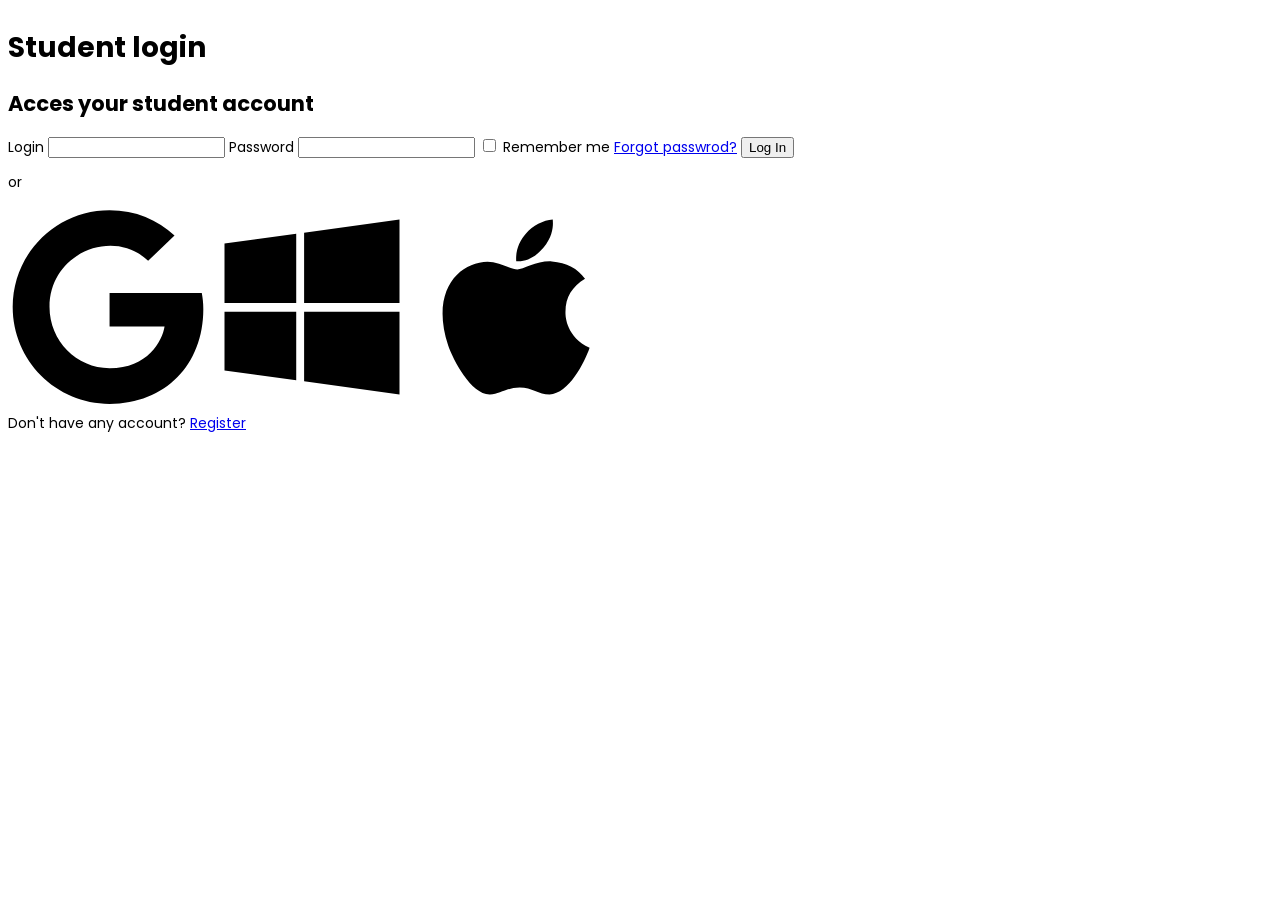
==== login.html @ ab1437cc "forms" ====
<!DOCTYPE html>
<html lang="RU-ru">
<head>
    <meta charset="UTF-8">
    <meta name="viewport" content="width=device-width, initial-scale=1.0">
    <link rel="stylesheet" href="reset.css">
    <link rel="stylesheet" href="styles.css">
    <link rel="preconnect" href="https://fonts.googleapis.com">
    <link rel="preconnect" href="https://fonts.gstatic.com" crossorigin>
    <link href="https://fonts.googleapis.com/css2?family=Poppins:ital,wght@0,100;0,200;0,300;0,400;0,500;0,600;0,700;0,800;0,900;1,100;1,200;1,300;1,400;1,500;1,600;1,700;1,800;1,900&display=swap" rel="stylesheet">
    <title>Document</title>
</head>
<body>
    <main>
        <header>
            <h1>Student login</h1>
            <h2>Acces your student account</h2>
        </header>
        <section>
            <form action="/api/login" method="get">
                <label for="text">Login</label>
                <input type="text">
                <label for="password">Password</label>
                <input type="password">
                <input type="checkbox">
                <label for="checkbox">Remember me</label>
                <a href="#">Forgot passwrod?</a>
                <button type="submit">Log In</button>
            </form>
        </section>
        <p>or</p>
        <section>
            <div>
                <svg stroke="currentColor" fill="currentColor" stroke-width="0" viewBox="0 0 488 512" height="200px" width="200px" xmlns="http://www.w3.org/2000/svg"><path d="M488 261.8C488 403.3 391.1 504 248 504 110.8 504 0 393.2 0 256S110.8 8 248 8c66.8 0 123 24.5 166.3 64.9l-67.5 64.9C258.5 52.6 94.3 116.6 94.3 256c0 86.5 69.1 156.6 153.7 156.6 98.2 0 135-70.4 140.8-106.9H248v-85.3h236.1c2.3 12.7 3.9 24.9 3.9 41.4z"></path></svg>
                <svg stroke="currentColor" fill="currentColor" stroke-width="0" viewBox="0 0 448 512" height="200px" width="200px" xmlns="http://www.w3.org/2000/svg"><path d="M0 93.7l183.6-25.3v177.4H0V93.7zm0 324.6l183.6 25.3V268.4H0v149.9zm203.8 28L448 480V268.4H203.8v177.9zm0-380.6v180.1H448V32L203.8 65.7z"></path></svg>
                <svg stroke="currentColor" fill="currentColor" stroke-width="0" viewBox="0 0 384 512" height="200px" width="200px" xmlns="http://www.w3.org/2000/svg"><path d="M318.7 268.7c-.2-36.7 16.4-64.4 50-84.8-18.8-26.9-47.2-41.7-84.7-44.6-35.5-2.8-74.3 20.7-88.5 20.7-15 0-49.4-19.7-76.4-19.7C63.3 141.2 4 184.8 4 273.5q0 39.3 14.4 81.2c12.8 36.7 59 126.7 107.2 125.2 25.2-.6 43-17.9 75.8-17.9 31.8 0 48.3 17.9 76.4 17.9 48.6-.7 90.4-82.5 102.6-119.3-65.2-30.7-61.7-90-61.7-91.9zm-56.6-164.2c27.3-32.4 24.8-61.9 24-72.5-24.1 1.4-52 16.4-67.9 34.9-17.5 19.8-27.8 44.3-25.6 71.9 26.1 2 49.9-11.4 69.5-34.3z"></path></svg>
            </div>
            <a>Don't have any account?</a>
            <a href="registration.html">Register</a>
        </section>
    </main>
</body>
</html>
---- styles.css ----
body{
    font-family: Poppins, Arial, sans-serif;
    font-size: 14px;
    justify-content: center;
    align-items: center;
}

main{
    display: flex;
    flex-direction: column;
    
}
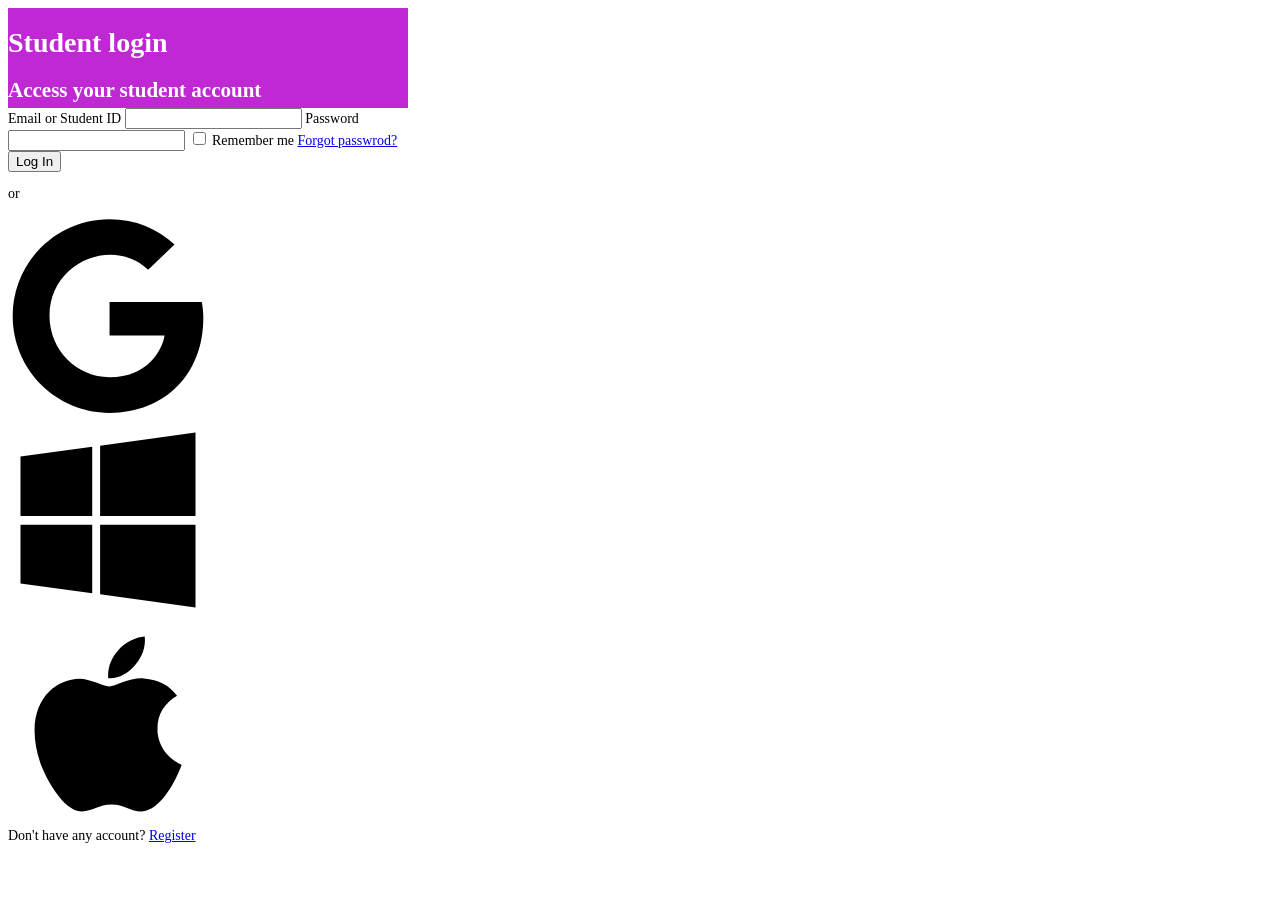
==== commit 2633d2b4: "forms" ====
--- a/login.html
+++ b/login.html
@@ -14,11 +14,11 @@
     <main>
         <header>
             <h1>Student login</h1>
-            <h2>Acces your student account</h2>
+            <h2>Access your student account</h2>
         </header>
         <section>
             <form action="/api/login" method="get">
-                <label for="text">Login</label>
+                <label for="text">Email or Student ID</label>
                 <input type="text">
                 <label for="password">Password</label>
                 <input type="password">
--- a/styles.css
+++ b/styles.css
@@ -1,12 +1,29 @@
 body{
-    font-family: Poppins, Arial, sans-serif;
+    font-family: 'Times New Roman', Arial, sans-serif;
     font-size: 14px;
     justify-content: center;
     align-items: center;
 }
 
 main{
-    display: flex;
-    flex-direction: column;
-    
+    width: 400px;
+    height: 40px;
+    background-color: rgba(221, 72, 164, 0);
+    border-radius: 40px;
+}
+
+header {
+    position: relative;
+    margin: 0 auto;
+    width: 100%;
+    height: 100px;
+    color: #fff;
+    background: #c028d4;
+    z-index: 100;
+    justify-items: center;
+    align-content: center;
+}
+
+section {
+    ;
 }
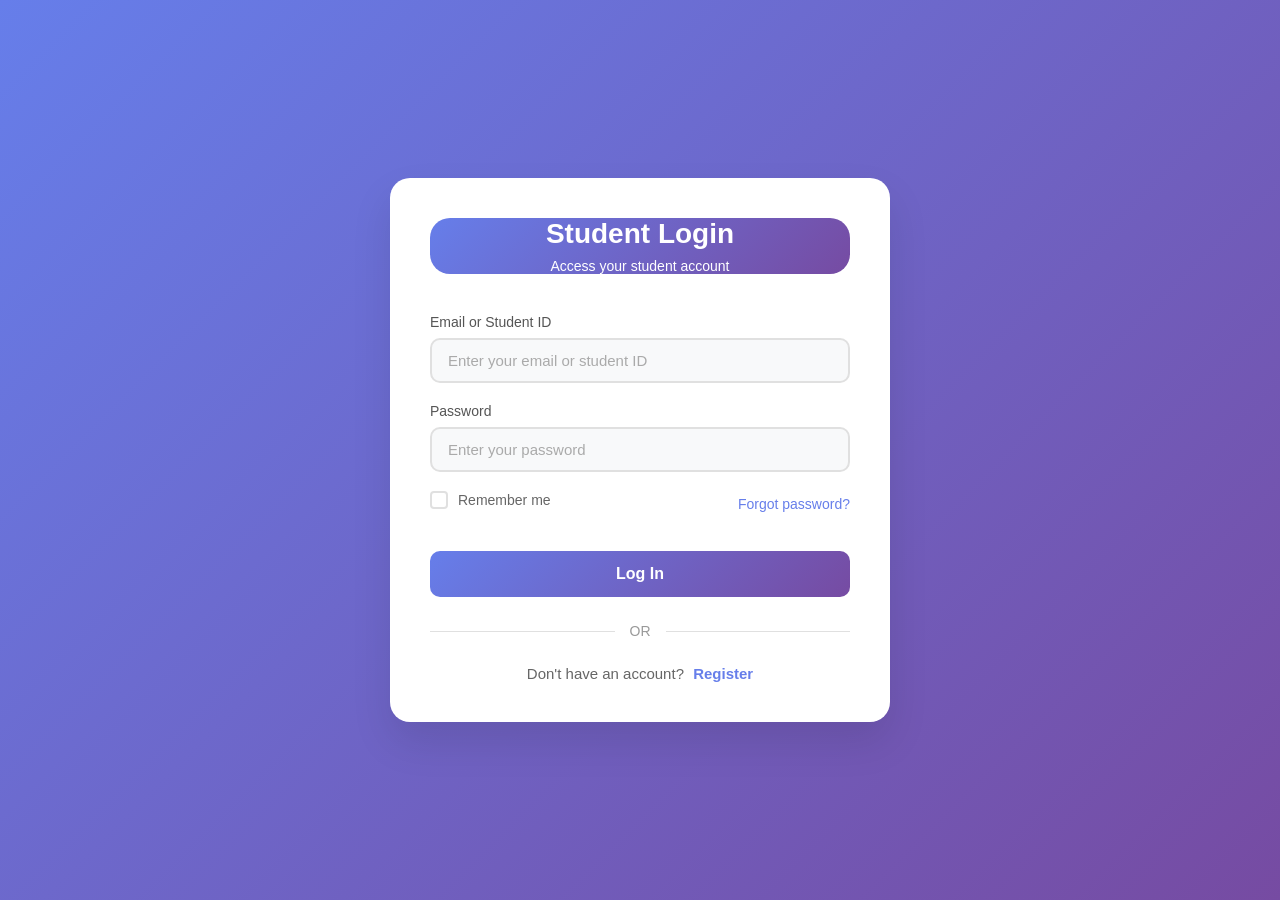
==== commit 0ed56355: "forms" ====
--- a/login.html
+++ b/login.html
@@ -1,43 +1,50 @@
 <!DOCTYPE html>
-<html lang="RU-ru">
+<html lang="ru">
 <head>
     <meta charset="UTF-8">
     <meta name="viewport" content="width=device-width, initial-scale=1.0">
-    <link rel="stylesheet" href="reset.css">
+    <title>Вход в систему - Student Portal</title>
     <link rel="stylesheet" href="styles.css">
-    <link rel="preconnect" href="https://fonts.googleapis.com">
-    <link rel="preconnect" href="https://fonts.gstatic.com" crossorigin>
-    <link href="https://fonts.googleapis.com/css2?family=Poppins:ital,wght@0,100;0,200;0,300;0,400;0,500;0,600;0,700;0,800;0,900;1,100;1,200;1,300;1,400;1,500;1,600;1,700;1,800;1,900&display=swap" rel="stylesheet">
-    <title>Document</title>
 </head>
 <body>
-    <main>
-        <header>
-            <h1>Student login</h1>
-            <h2>Access your student account</h2>
-        </header>
-        <section>
-            <form action="/api/login" method="get">
-                <label for="text">Email or Student ID</label>
-                <input type="text">
-                <label for="password">Password</label>
-                <input type="password">
-                <input type="checkbox">
-                <label for="checkbox">Remember me</label>
-                <a href="#">Forgot passwrod?</a>
-                <button type="submit">Log In</button>
+    <div class="container">
+        <div class="login-card">
+            <div class="header">
+                <h1>Student Login</h1>
+                <p class="subtitle">Access your student account</p>
+            </div>
+            
+            <form class="login-form">
+                <div class="form-group">
+                    <label for="email">Email or Student ID</label>
+                    <input type="text" id="email" name="email" placeholder="Enter your email or student ID" required>
+                </div>
+                
+                <div class="form-group">
+                    <label for="password">Password</label>
+                    <input type="password" id="password" name="password" placeholder="Enter your password" required>
+                </div>
+                
+                <div class="form-options">
+                    <label class="checkbox-container">
+                        <input type="checkbox" name="remember">
+                        <span class="checkmark"></span>
+                        Remember me
+                    </label>
+                    <a href="#" class="forgot-link">Forgot password?</a>
+                </div>
+                
+                <button type="submit" class="login-btn">Log In</button>
             </form>
-        </section>
-        <p>or</p>
-        <section>
-            <div>
-                <svg stroke="currentColor" fill="currentColor" stroke-width="0" viewBox="0 0 488 512" height="200px" width="200px" xmlns="http://www.w3.org/2000/svg"><path d="M488 261.8C488 403.3 391.1 504 248 504 110.8 504 0 393.2 0 256S110.8 8 248 8c66.8 0 123 24.5 166.3 64.9l-67.5 64.9C258.5 52.6 94.3 116.6 94.3 256c0 86.5 69.1 156.6 153.7 156.6 98.2 0 135-70.4 140.8-106.9H248v-85.3h236.1c2.3 12.7 3.9 24.9 3.9 41.4z"></path></svg>
-                <svg stroke="currentColor" fill="currentColor" stroke-width="0" viewBox="0 0 448 512" height="200px" width="200px" xmlns="http://www.w3.org/2000/svg"><path d="M0 93.7l183.6-25.3v177.4H0V93.7zm0 324.6l183.6 25.3V268.4H0v149.9zm203.8 28L448 480V268.4H203.8v177.9zm0-380.6v180.1H448V32L203.8 65.7z"></path></svg>
-                <svg stroke="currentColor" fill="currentColor" stroke-width="0" viewBox="0 0 384 512" height="200px" width="200px" xmlns="http://www.w3.org/2000/svg"><path d="M318.7 268.7c-.2-36.7 16.4-64.4 50-84.8-18.8-26.9-47.2-41.7-84.7-44.6-35.5-2.8-74.3 20.7-88.5 20.7-15 0-49.4-19.7-76.4-19.7C63.3 141.2 4 184.8 4 273.5q0 39.3 14.4 81.2c12.8 36.7 59 126.7 107.2 125.2 25.2-.6 43-17.9 75.8-17.9 31.8 0 48.3 17.9 76.4 17.9 48.6-.7 90.4-82.5 102.6-119.3-65.2-30.7-61.7-90-61.7-91.9zm-56.6-164.2c27.3-32.4 24.8-61.9 24-72.5-24.1 1.4-52 16.4-67.9 34.9-17.5 19.8-27.8 44.3-25.6 71.9 26.1 2 49.9-11.4 69.5-34.3z"></path></svg>
+            
+            <div class="divider">
+                <span>OR</span>
             </div>
-            <a>Don't have any account?</a>
-            <a href="registration.html">Register</a>
-        </section>
-    </main>
+            
+            <div class="register-link">
+                <p>Don't have an account? <a href="registration.html">Register</a></p>
+            </div>
+        </div>
+    </div>
 </body>
 </html>
--- a/styles.css
+++ b/styles.css
@@ -1,29 +1,323 @@
-body{
-    font-family: 'Times New Roman', Arial, sans-serif;
-    font-size: 14px;
+* {
+    margin: 0;
+    padding: 0;
+    box-sizing: border-box;
+    font-family: -apple-system, BlinkMacSystemFont, 'Segoe UI', Roboto, Oxygen, Ubuntu, Cantarell, sans-serif;
+}
+
+body {
+    background: linear-gradient(135deg, #667eea 0%, #764ba2 100%);
+    min-height: 100vh;
+    display: flex;
+    align-items: center;
     justify-content: center;
-    align-items: center;
-}
-
-main{
-    width: 400px;
-    height: 40px;
-    background-color: rgba(221, 72, 164, 0);
-    border-radius: 40px;
-}
-
-header {
+    padding: 20px;
+}
+
+.container {
+    width: 100%;
+    max-width: 500px;
+    margin: 0 auto;
+}
+
+.login-card, .register-card {
+    background: white;
+    border-radius: 20px;
+    box-shadow: 0 20px 40px rgba(0, 0, 0, 0.1);
+    padding: 40px;
+    width: 100%;
+}
+
+.header {
+    text-align: center;
+    margin-bottom: 40px;
+    background: linear-gradient(135deg, #667eea 0%, #764ba2 100%);
+    border-radius: 20px;
+}
+
+h1 {
+    font-size: 28px;
+    font-weight: 700;
+    color: #ffffff;
+    margin-bottom: 8px;
+}
+
+.subtitle {
+    color: #ffffff;
+    font-size: 14px;
+}
+
+.form-group {
+    margin-bottom: 20px;
+}
+
+.form-row {
+    display: flex;
+    gap: 15px;
+    margin-bottom: 20px;
+}
+
+.form-group.half {
+    flex: 1;
+    margin-bottom: 0;
+}
+
+label {
+    display: block;
+    margin-bottom: 8px;
+    font-weight: 500;
+    color: #555;
+    font-size: 14px;
+}
+
+input, select {
+    width: 100%;
+    padding: 12px 16px;
+    border: 2px solid #e0e0e0;
+    border-radius: 10px;
+    font-size: 15px;
+    transition: all 0.3s ease;
+    background: #f8f9fa;
+}
+
+input:focus, select:focus {
+    outline: none;
+    border-color: #667eea;
+    background: white;
+    box-shadow: 0 0 0 3px rgba(102, 126, 234, 0.1);
+}
+
+input::placeholder {
+    color: #aaa;
+}
+
+.checkbox-container {
+    display: flex;
+    align-items: center;
     position: relative;
-    margin: 0 auto;
+    padding-left: 28px;
+    cursor: pointer;
+    font-size: 14px;
+    color: #666;
+    user-select: none;
+}
+
+.checkbox-container input {
+    position: absolute;
+    opacity: 0;
+    cursor: pointer;
+    height: 0;
+    width: 0;
+}
+
+.checkmark {
+    position: absolute;
+    left: 0;
+    height: 18px;
+    width: 18px;
+    background-color: #fff;
+    border: 2px solid #e0e0e0;
+    border-radius: 4px;
+    transition: all 0.3s ease;
+}
+
+.checkbox-container:hover input ~ .checkmark {
+    border-color: #667eea;
+}
+
+.checkbox-container input:checked ~ .checkmark {
+    background-color: #667eea;
+    border-color: #667eea;
+}
+
+.checkmark:after {
+    content: "";
+    position: absolute;
+    display: none;
+}
+
+.checkbox-container input:checked ~ .checkmark:after {
+    display: block;
+}
+
+.checkbox-container .checkmark:after {
+    left: 5px;
+    top: 1px;
+    width: 4px;
+    height: 8px;
+    border: solid white;
+    border-width: 0 2px 2px 0;
+    transform: rotate(45deg);
+}
+
+.form-options {
+    display: flex;
+    justify-content: space-between;
+    align-items: center;
+    margin-bottom: 25px;
+}
+
+.forgot-link {
+    color: #667eea;
+    text-decoration: none;
+    font-size: 14px;
+    font-weight: 500;
+    transition: color 0.3s ease;
+}
+
+.forgot-link:hover {
+    color: #5a67d8;
+    text-decoration: underline;
+}
+
+.login-btn, .register-btn {
     width: 100%;
-    height: 100px;
-    color: #fff;
-    background: #c028d4;
-    z-index: 100;
-    justify-items: center;
-    align-content: center;
-}
-
-section {
-    ;
+    padding: 14px;
+    background: linear-gradient(135deg, #667eea 0%, #764ba2 100%);
+    color: white;
+    border: none;
+    border-radius: 10px;
+    font-size: 16px;
+    font-weight: 600;
+    cursor: pointer;
+    transition: all 0.3s ease;
+    margin-top: 10px;
+}
+
+.login-btn:hover, .register-btn:hover {
+    background: #5a67d8;
+    transform: translateY(-2px);
+    box-shadow: 0 10px 20px rgba(102, 126, 234, 0.2);
+}
+
+.login-btn:active, .register-btn:active {
+    transform: translateY(0);
+}
+
+.divider {
+    text-align: center;
+    margin: 25px 0;
+    position: relative;
+}
+
+.divider::before {
+    content: '';
+    position: absolute;
+    top: 50%;
+    left: 0;
+    right: 0;
+    height: 1px;
+    background: #e0e0e0;
+    z-index: 1;
+}
+
+.divider span {
+    background: white;
+    padding: 0 15px;
+    color: #999;
+    font-size: 14px;
+    position: relative;
+    z-index: 2;
+}
+
+.icon {
+    display: flex;
+    border-radius: 100%;
+    width: 65px;
+    height: 65px;
+    background-color: rgb(237, 242, 245);
+    justify-content: center;
+    align-items: center;
+    border: rgb(171, 189, 201) solid 2px;
+}
+
+.icons {
+    display: flex;
+    justify-content: center;
+    align-items: center;
+    padding: 15px 0px;
+    gap: 3%;
+}
+
+.register-link, .login-link {
+    text-align: center;
+    margin-top: 20px;
+    color: #666;
+    font-size: 15px;
+}
+
+.register-link a, .login-link a {
+    color: #667eea;
+    text-decoration: none;
+    font-weight: 600;
+    margin-left: 5px;
+    transition: color 0.3s ease;
+}
+
+.register-link a:hover, .login-link a:hover {
+    color: #5a67d8;
+    text-decoration: underline;
+}
+
+.terms-container {
+    margin: 25px 0 15px;
+}
+
+.terms-container .checkbox-container a {
+    color: #667eea;
+    text-decoration: none;
+    font-weight: 500;
+}
+
+.terms-container .checkbox-container a:hover {
+    text-decoration: underline;
+}
+
+select {
+    appearance: none;
+    background-image: url("data:image/svg+xml;charset=UTF-8,%3csvg xmlns='http://www.w3.org/2000/svg' viewBox='0 0 24 24' fill='none' stroke='currentColor' stroke-width='2' stroke-linecap='round' stroke-linejoin='round'%3e%3cpolyline points='6 9 12 15 18 9'%3e%3c/polyline%3e%3c/svg%3e");
+    background-repeat: no-repeat;
+    background-position: right 16px center;
+    background-size: 16px;
+    padding-right: 45px;
+}
+
+@media (max-width: 600px) {
+    .login-card, .register-card {
+        padding: 30px 20px;
+    }
+    
+    .form-row {
+        flex-direction: column;
+        gap: 20px;
+    }
+    
+    .form-group.half {
+        width: 100%;
+    }
+    
+    h1 {
+        font-size: 24px;
+    }
+    
+    .form-options {
+        flex-direction: column;
+        align-items: flex-start;
+        gap: 15px;
+    }
+}
+
+@keyframes fadeIn {
+    from {
+        opacity: 0;
+        transform: translateY(20px);
+    }
+    to {
+        opacity: 1;
+        transform: translateY(0);
+    }
+}
+
+.login-card, .register-card {
+    animation: fadeIn 0.6s ease-out;
 }
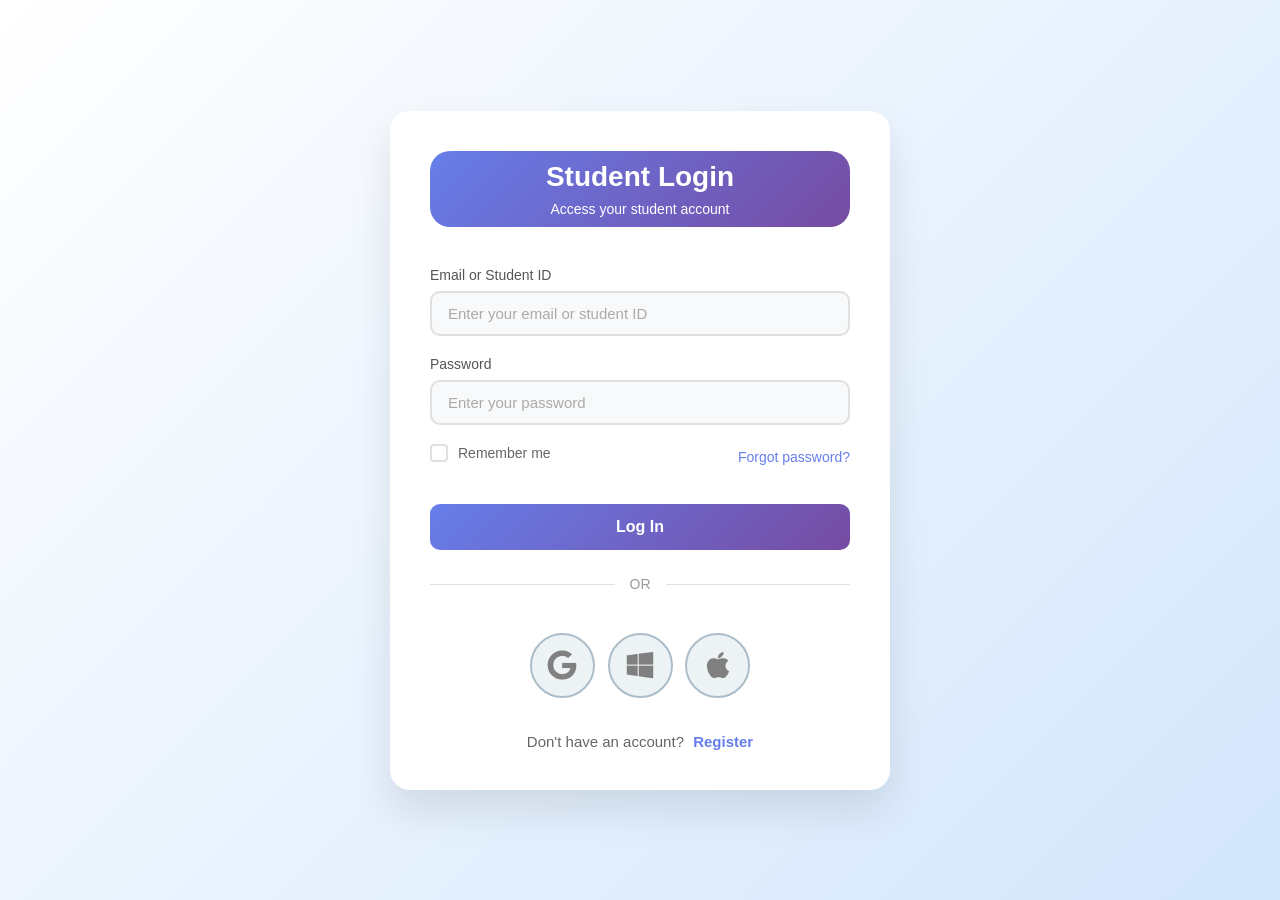
==== commit 0db8f69d: "forms" ====
--- a/login.html
+++ b/login.html
@@ -40,9 +40,37 @@
             <div class="divider">
                 <span>OR</span>
             </div>
-            
+
+        <section>
+            <div class="icons">
+                <div class="icon">
+                    <svg stroke="currentColor" fill="gray" viewBox="0 0 488 512" height="30px"
+                        width="30px" xmlns="http://www.w3.org/2000/svg">
+                        <path
+                            d="M488 261.8C488 403.3 391.1 504 248 504 110.8 504 0 393.2 0 256S110.8 8 248 8c66.8 0 123 24.5 166.3 64.9l-67.5 64.9C258.5 52.6 94.3 116.6 94.3 256c0 86.5 69.1 156.6 153.7 156.6 98.2 0 135-70.4 140.8-106.9H248v-85.3h236.1c2.3 12.7 3.9 24.9 3.9 41.4z">
+                        </path>
+                    </svg>
+                </div>
+                <div class="icon">
+                    <svg stroke="currentColor" fill="gray" viewBox="0 0 448 512" height="30px"
+                        width="30px" xmlns="http://www.w3.org/2000/svg">
+                        <path
+                            d="M0 93.7l183.6-25.3v177.4H0V93.7zm0 324.6l183.6 25.3V268.4H0v149.9zm203.8 28L448 480V268.4H203.8v177.9zm0-380.6v180.1H448V32L203.8 65.7z">
+                        </path>
+                    </svg>
+                </div>
+                <div class="icon">
+                    <svg stroke="currentColor" fill="gray" viewBox="0 0 384 512" height="30px"
+                        width="30px" xmlns="http://www.w3.org/2000/svg">
+                        <path
+                            d="M318.7 268.7c-.2-36.7 16.4-64.4 50-84.8-18.8-26.9-47.2-41.7-84.7-44.6-35.5-2.8-74.3 20.7-88.5 20.7-15 0-49.4-19.7-76.4-19.7C63.3 141.2 4 184.8 4 273.5q0 39.3 14.4 81.2c12.8 36.7 59 126.7 107.2 125.2 25.2-.6 43-17.9 75.8-17.9 31.8 0 48.3 17.9 76.4 17.9 48.6-.7 90.4-82.5 102.6-119.3-65.2-30.7-61.7-90-61.7-91.9zm-56.6-164.2c27.3-32.4 24.8-61.9 24-72.5-24.1 1.4-52 16.4-67.9 34.9-17.5 19.8-27.8 44.3-25.6 71.9 26.1 2 49.9-11.4 69.5-34.3z">
+                        </path>
+                    </svg>
+                </div> 
+            </div>
+        </section>
             <div class="register-link">
-                <p>Don't have an account? <a href="registration.html">Register</a></p>
+                <p>Don't have an account? <a href="register.html">Register</a></p>
             </div>
         </div>
     </div>
--- a/styles.css
+++ b/styles.css
@@ -6,7 +6,7 @@
 }
 
 body {
-    background: linear-gradient(135deg, #667eea 0%, #764ba2 100%);
+    background: linear-gradient(135deg, #ffffff 0%, #d3e6fc 100%);
     min-height: 100vh;
     display: flex;
     align-items: center;
@@ -33,6 +33,7 @@
     margin-bottom: 40px;
     background: linear-gradient(135deg, #667eea 0%, #764ba2 100%);
     border-radius: 20px;
+    padding: 10px;
 }
 
 h1 {
@@ -280,44 +281,4 @@
     background-position: right 16px center;
     background-size: 16px;
     padding-right: 45px;
-}
-
-@media (max-width: 600px) {
-    .login-card, .register-card {
-        padding: 30px 20px;
-    }
-    
-    .form-row {
-        flex-direction: column;
-        gap: 20px;
-    }
-    
-    .form-group.half {
-        width: 100%;
-    }
-    
-    h1 {
-        font-size: 24px;
-    }
-    
-    .form-options {
-        flex-direction: column;
-        align-items: flex-start;
-        gap: 15px;
-    }
-}
-
-@keyframes fadeIn {
-    from {
-        opacity: 0;
-        transform: translateY(20px);
-    }
-    to {
-        opacity: 1;
-        transform: translateY(0);
-    }
-}
-
-.login-card, .register-card {
-    animation: fadeIn 0.6s ease-out;
 }
